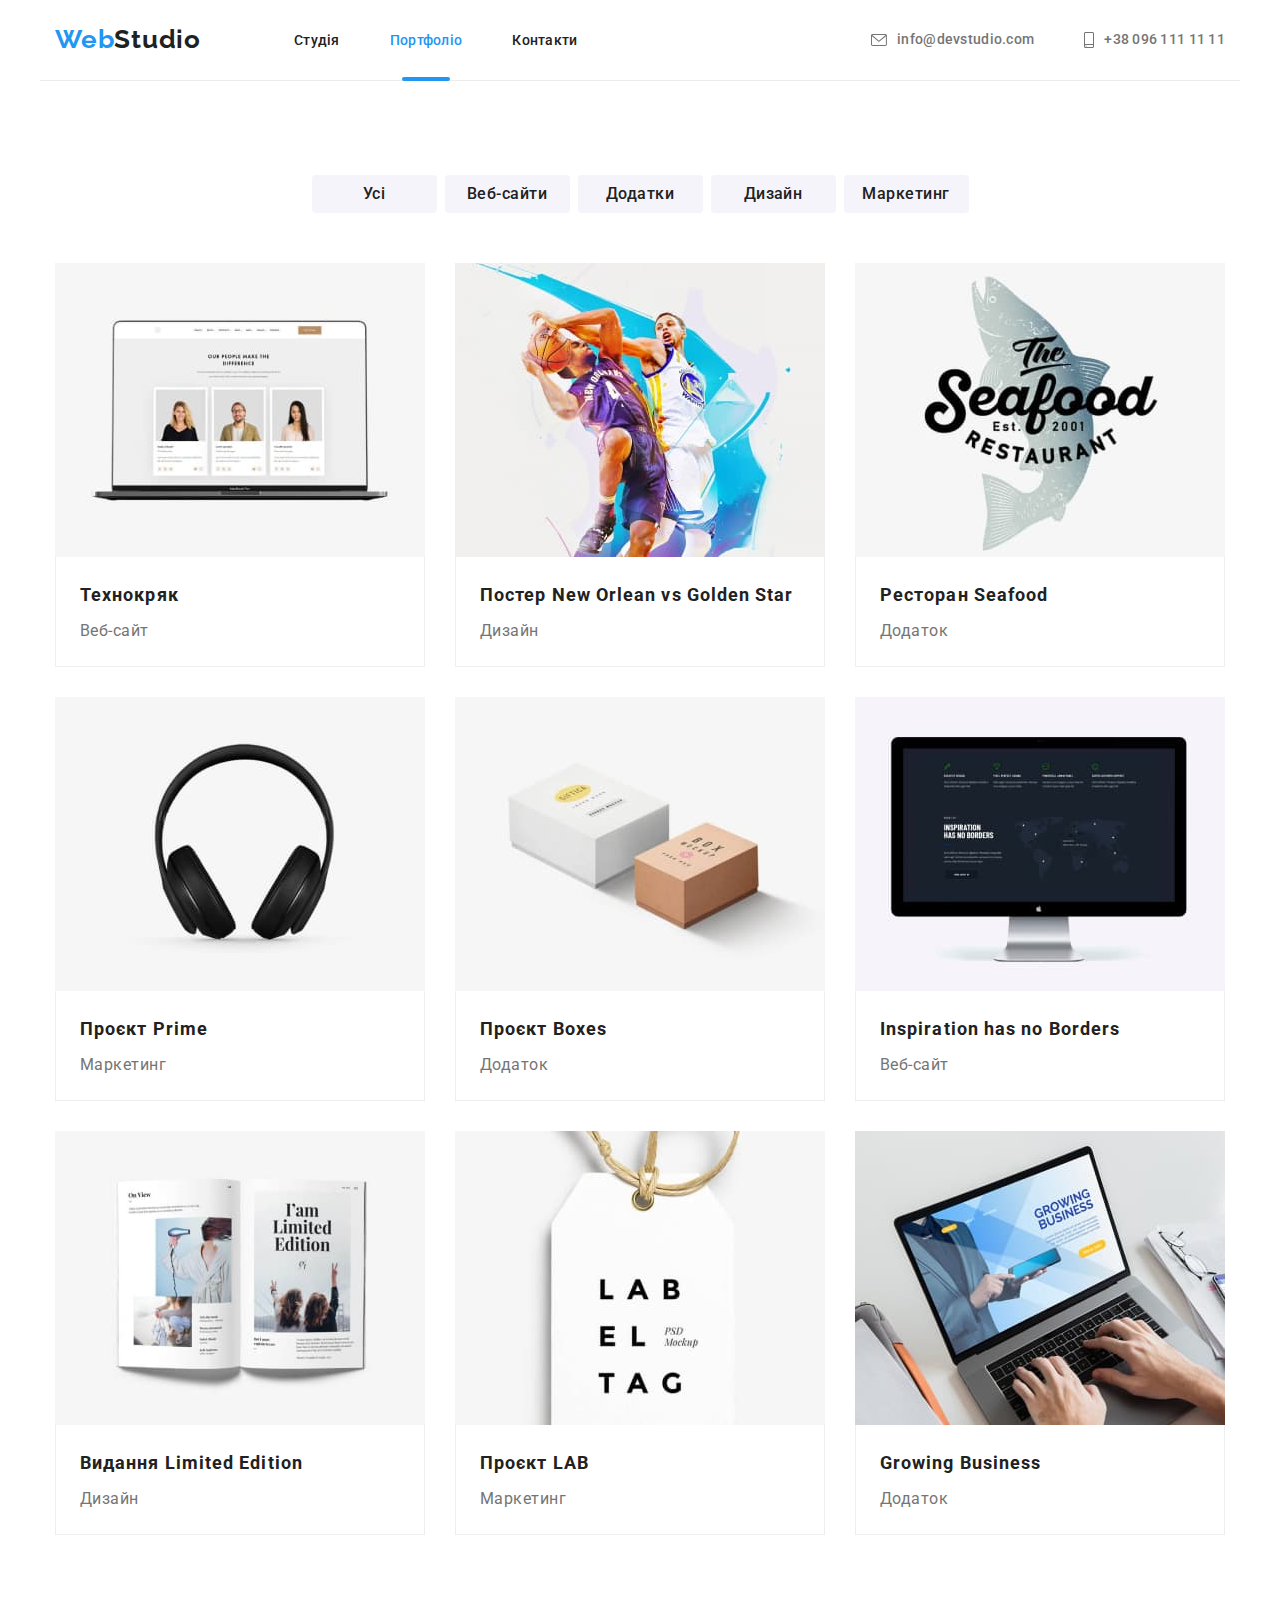
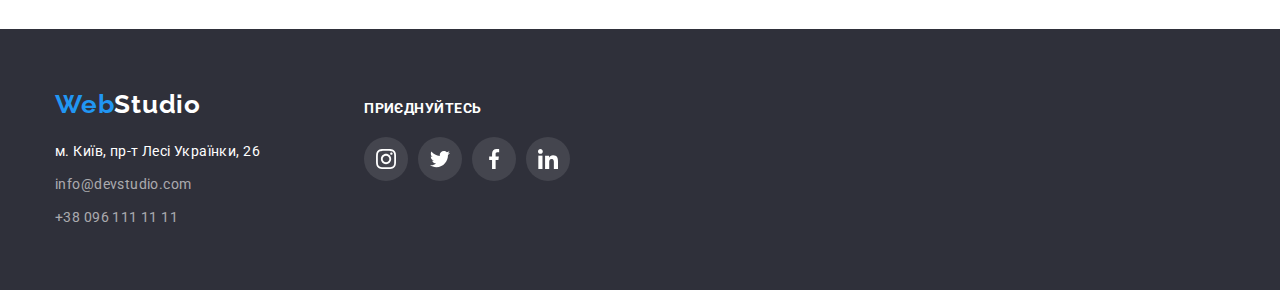
==== portfolio.html @ fda71285 "Add files via upload" ====
<!DOCTYPE html>
<html lang="en">
  <head>
    <meta charset="UTF-8" />
    <meta http-equiv="X-UA-Compatible" content="IE=edge" />
    <meta name="viewport" content="width=device-width, initial-scale=1.0" />
    <title>Document</title>
    <link
      href="https://fonts.googleapis.com/css2?family=Raleway:wght@700&family=Roboto:wght@400;500;700;900&display=swap"
      rel="stylesheet"
    />
    <link
      rel="stylesheet"
      href="https://cdn.jsdelivr.net/npm/modern-normalize@1.1.0/modern-normalize.min.css"
    />
    <link rel="stylesheet" href="./css/style.css" />
  </head>
  <body>
    <!-- header -->
    <header class="background-hed">
      <div class="container header-container">
        <nav class="nav-page">
          <a href="./index.html" class="logo"
            >Web<span class="logo-black link-header">Studio</span></a
          >

          <ul class="site-nav menu">
            <li>
              <a href="./index.html" class="link link-header">Студія</a>
            </li>
            <li>
              <a href="./portfolio.html" class="link current link-header"
                >Портфоліо</a
              >
            </li>
            <li><a href="" class="link link-header">Контакти</a></li>
          </ul>
        </nav>
        <ul class="menu">
          <li class="icons">
            <a
              href="mailto:info@devstudio.com"
              class="link header-contact-links link-header"
            >
              <svg aria-label="лист" class="header-icons">
                <use href="./images/icons.svg#icon-envelope"></use>
              </svg>
              info@devstudio.com</a
            >
          </li>
          <li class="icons">
            <a
              href="tel:+380961111111"
              class="link header-contact-links link-header"
            >
              <svg aria-label="телефон" class="header-icons phone-icon">
                <use href="./images/icons.svg#icon-smartphone"></use>
              </svg>
              +38 096 111 11 11</a
            >
          </li>
        </ul>
      </div>
    </header>
    <main>
      <!-- section -->
      <section class="section">
        <div class="container">
          <ul class="button-container">
            <li>
              <button type="button" class="button-secondary">Усі</button>
            </li>
            <li>
              <button type="button" class="button-secondary">Веб-сайти</button>
            </li>
            <li>
              <button type="button" class="button-secondary">Додатки</button>
            </li>
            <li>
              <button type="button" class="button-secondary">Дизайн</button>
            </li>
            <li>
              <button type="button" class="button-secondary">Маркетинг</button>
            </li>
          </ul>
          <ul class="backround-cards cards-container">
            <li class="cards-item">
              <a href="#" class="card-link">
                <div class="position">
                  <img src="./images/tecnokryak.jpg" alt="Вигляд сайту" />
                  <p class="overlay-cards">
                    Ресурс пропонує комплексні пропозиції з різним рівнем
                    функціоналу та сервісів. Все це дозволить відвідувачу
                    отримати вичерпні відомості про компанію чи приватну особу.
                  </p>
                </div>

                <div class="portfolio-cards-text">
                  <h2 class="title-cards">Технокряк</h2>
                  <p class="text-cards">Веб-сайт</p>
                </div>
              </a>
            </li>
            <li class="cards-item">
              <a href="" class="card-link">
                <div class="position">
                  <img src="./images/new-orlean.jpg" alt="Матч з баскетболу" />
                  <p class="overlay-cards">
                    Ресурс пропонує комплексні пропозиції з різним рівнем
                    функціоналу та сервісів. Все це дозволить відвідувачу
                    отримати вичерпні відомості про компанію чи приватну особу.
                  </p>
                </div>

                <div class="portfolio-cards-text">
                  <h2 class="title-cards">Постер New Orlean vs Golden Star</h2>
                  <p class="text-cards">Дизайн</p>
                </div>
              </a>
            </li>
            <li class="cards-item">
              <a href="" class="card-link">
                <div class="position">
                  <img src="./images/seafood.jpg" alt="Логотип ресторану" />
                  <p class="overlay-cards">
                    Ресурс пропонує комплексні пропозиції з різним рівнем
                    функціоналу та сервісів. Все це дозволить відвідувачу
                    отримати вичерпні відомості про компанію чи приватну особу.
                  </p>
                </div>

                <div class="portfolio-cards-text">
                  <h2 class="title-cards">Ресторан Seafood</h2>
                  <p class="text-cards">Додаток</p>
                </div>
              </a>
            </li>
            <li class="cards-item">
              <a href="" class="card-link">
                <div class="position">
                  <img src="./images/prime.jpg" alt="Навушники" />
                  <p class="overlay-cards">
                    Ресурс пропонує комплексні пропозиції з різним рівнем
                    функціоналу та сервісів. Все це дозволить відвідувачу
                    отримати вичерпні відомості про компанію чи приватну особу.
                  </p>
                </div>

                <div class="portfolio-cards-text">
                  <h2 class="title-cards">Проєкт Prime</h2>
                  <p class="text-cards">Маркетинг</p>
                </div>
              </a>
            </li>
            <li class="cards-item">
              <a href="" class="card-link">
                <div class="position">
                  <img src="./images/boxes.jpg" alt="Цеглини" />
                  <p class="overlay-cards">
                    Ресурс пропонує комплексні пропозиції з різним рівнем
                    функціоналу та сервісів. Все це дозволить відвідувачу
                    отримати вичерпні відомості про компанію чи приватну особу.
                  </p>
                </div>

                <div class="portfolio-cards-text">
                  <h2 class="title-cards">Проєкт Boxes</h2>
                  <p class="text-cards">Додаток</p>
                </div>
              </a>
            </li>
            <li class="cards-item">
              <a href="" class="card-link">
                <div class="position">
                  <img src="./images/inspiration.jpg" alt="Розробка програми" />
                  <p class="overlay-cards">
                    Ресурс пропонує комплексні пропозиції з різним рівнем
                    функціоналу та сервісів. Все це дозволить відвідувачу
                    отримати вичерпні відомості про компанію чи приватну особу.
                  </p>
                </div>

                <div class="portfolio-cards-text">
                  <h2 class="title-cards">Inspiration has no Borders</h2>
                  <p class="text-cards">Веб-сайт</p>
                </div>
              </a>
            </li>
            <li class="cards-item">
              <a href="" class="card-link">
                <div class="position">
                  <img src="./images/limited-edition.jpg" alt="Видання" />
                  <p class="overlay-cards">
                    Ресурс пропонує комплексні пропозиції з різним рівнем
                    функціоналу та сервісів. Все це дозволить відвідувачу
                    отримати вичерпні відомості про компанію чи приватну особу.
                  </p>
                </div>

                <div class="portfolio-cards-text">
                  <h2 class="title-cards">Видання Limited Edition</h2>
                  <p class="text-cards">Дизайн</p>
                </div>
              </a>
            </li>
            <li class="cards-item">
              <a href="" class="card-link">
                <div class="position">
                  <img src="./images/lab.jpg" alt="Логотип проекту" />
                  <p class="overlay-cards">
                    Ресурс пропонує комплексні пропозиції з різним рівнем
                    функціоналу та сервісів. Все це дозволить відвідувачу
                    отримати вичерпні відомості про компанію чи приватну особу.
                  </p>
                </div>

                <div class="portfolio-cards-text">
                  <h2 class="title-cards">Проєкт LAB</h2>
                  <p class="text-cards">Маркетинг</p>
                </div>
              </a>
            </li>
            <li class="cards-item">
              <a href="" class="card-link">
                <div class="position">
                  <img
                    src="./images/growing-business.jpg "
                    alt="Розробка програми"
                  />
                  <p class="overlay-cards">
                    Ресурс пропонує комплексні пропозиції з різним рівнем
                    функціоналу та сервісів. Все це дозволить відвідувачу
                    отримати вичерпні відомості про компанію чи приватну особу.
                  </p>
                </div>

                <div class="portfolio-cards-text">
                  <h2 class="title-cards">Growing Business</h2>
                  <p class="text-cards">Додаток</p>
                </div>
              </a>
            </li>
          </ul>
        </div>
      </section>
    </main>
    <!-- footer -->
    <footer class="background">
      <div class="container footer-containet">
        <div class="footer-address-container">
          <a href="./index.html" class="logo logo-footer"
            >Web<span class="logo-white">Studio</span></a
          >
          <address>
            <ul class="address-item">
              <li>
                <a
                  href="https://goo.gl/maps/mYYGGGQUuwSTQ6AE9"
                  target="_blank"
                  class="link address"
                  >м. Київ, пр-т Лесі Українки, 26</a
                >
              </li>
              <li>
                <a href="mailto:info@devstudio.com" class="link footer"
                  >info@devstudio.com</a
                >
              </li>
              <li>
                <a href="tel:+380961111111" class="link footer"
                  >+38 096 111 11 11</a
                >
              </li>
            </ul>
          </address>
        </div>
        <div class="footer-links-container">
          <p class="footer-text">Приєднуйтесь</p>
          <ul class="icons employees-icon-flex">
            <li href="" class="employees-link footer-color">
              <svg aria-label="" class="footer-social-icon">
                <use href="./images/icons.svg#icon-instagram"></use>
              </svg>
            </li>

            <li href="#" class="employees-link footer-color">
              <svg aria-label="" class="footer-social-icon">
                <use href="./images/icons.svg#icon-twitter"></use>
              </svg>
            </li>
            <li href="#" class="employees-link footer-color">
              <svg aria-label="" class="footer-social-icon">
                <use href="./images/icons.svg#icon-facebook"></use>
              </svg>
            </li>
            <li href="#" class="employees-link footer-color">
              <svg aria-label="" class="footer-social-icon">
                <use href="./images/icons.svg#icon-linkedin"></use>
              </svg>
            </li>
          </ul>
        </div>
      </div>
    </footer>
  </body>
</html>
---- css/style.css ----
:root {
  --primary-text-color: #757575;
  --title-text-color: #212121;
  --logo-black-color: #000000;
  --accent-color: #2196f3;
  --primary-white-color: #ffffff;
  --button-active: #188ce8;
  --background-color: #2f303a;
  --footer-info-color: rgba(255, 255, 255, 0.6);
  --background-main-color: #f5f5f5;
  --backround-emp-color: #f5f4fa;
  --icons-color: #afb1b8;
  --transition: 250ms cubic-bezier(0.4, 0, 0.2, 1);

  --text-family: "Roboto", sans-serif;
  --logo-family: "Raleway", sans-serif;
}
* {
  box-sizing: border-box;
}
h1,
h2,
h3,
h4,
p {
  margin-top: 0px;
  margin-bottom: 0px;
}
ul,
ol {
  margin-top: 0px;
  margin-bottom: 0px;
  margin-left: 0px;
  padding-left: 0px;
}
li {
  list-style: none;
}
img {
  display: block;
}
body {
  color: var(--primary-text-color);
  font-family: var(--text-family);
  letter-spacing: 0.03em;
}
.container {
  width: 1200px;
  margin-left: auto;
  margin-right: auto;
  padding-left: 15px;
  padding-right: 15px;
}
.visually-hidden {
  position: absolute;
  white-space: nowrap;
  width: 1px;
  height: 1px;
  overflow: hidden;
  border: 0;
  padding: 0;
  clip: rect(0 0 0 0);
  clip-path: inset(50%);
  margin: -1px;
}
.title {
  color: var(--title-text-color);
  font-weight: 700;
  font-size: 36px;
  line-height: 1.7;
  text-align: center;
  letter-spacing: 0.03em;

  margin-bottom: 50px;
}
.section {
  padding-bottom: 94px;
  padding-top: 94px;
}
.icons {
  display: flex;
  align-items: center;
}

/* header */

.header-container {
  display: flex;
  align-items: center;
  justify-content: space-between;
  border-bottom: 1px solid #ececec;
}
.nav-page {
  display: flex;
  align-items: center;
}
.menu {
  display: flex;
  gap: 50px;
  align-items: center;
}
.link-header {
  padding-top: 32px;
  padding-bottom: 32px;
  position: relative;
}
.current::after {
  content: "";
  width: 48px;
  height: 4px;
  background-color: var(--accent-color);
  border-radius: 2px;
  position: absolute;
  bottom: 1px;
  left: 50%;
  transform: translate(-50%, 50%);
}
.link.current {
  color: var(--accent-color);
}
.background-hed {
  background-color: var(--primary-white-color);
}
.logo {
  color: var(--accent-color);
  font-family: var(--logo-family);
  text-decoration: none;
  font-weight: 700;
  font-size: 26px;
  line-height: 1.2;
  letter-spacing: 0.03em;
  margin-right: 93px;
  padding-top: 24px;
  padding-bottom: 25px;
}
.logo-black {
  color: var(--title-text-color);
}
.link {
  color: var(--title-text-color);
  font-family: "Roboto";
  text-decoration: none;
  font-weight: 500;
  font-size: 14px;
  line-height: 1.14;
  letter-spacing: 0.02em;
  transition: color var(--transition), fill var(--transition);
}

.link:hover,
.info:hover,
.link:focus,
.info:focus {
  color: var(--accent-color);
  fill: var(--accent-color);
}

.header-contact-links {
  color: var(--primary-text-color);
  display: flex;
  align-items: center;
  fill: var(--primary-text-color);
}
.header-icons {
  width: 16px;
  height: 12px;

  margin-right: 10px;
}
.phone-icon {
  width: 10px;
  height: 16px;
}
/* hero */
.hero-text {
  color: var(--primary-white-color);
  font-style: normal;
  font-weight: 900;
  font-size: 44px;
  line-height: 1.36;
  text-align: center;
  letter-spacing: 0.06em;
  text-transform: uppercase;

  margin-bottom: 30px;
}
.hero-title {
  display: flex;
  flex-direction: column;
  align-items: center;
  padding-top: 200px;
  padding-bottom: 200px;
  justify-content: center;
}
.button {
  cursor: pointer;

  background-color: var(--accent-color);
  color: var(--primary-white-color);
  border: none;

  font-family: "Roboto";
  font-weight: 700;
  font-size: 16px;
  line-height: 1.88;
  text-align: center;
  letter-spacing: 0.06em;
  text-align: center;

  justify-content: center;

  width: 216px;
  height: 50px;
  border-radius: 4px;

  transition: background-color var(--transition);
}
.button:hover,
.button:focus {
  background-color: var(--button-active);
  box-shadow: 0px 4px 4px rgba(0, 0, 0, 0.15);
}
.background {
  background-color: var(--background-color);
}
.background-hero {
  background-image: linear-gradient(
      rgba(47, 48, 58, 0.4),
      rgba(47, 48, 58, 0.4)
    ),
    url(/images/backround.jpg);
  background-size: 1600px;
  background-repeat: no-repeat;
  background-position: center;
}
/* features (section 2)*/
.features-cards {
  display: flex;
  gap: 30px;
  flex-wrap: wrap;
}
.features-item {
  flex-basis: calc((100% - 90px) / 4);
  display: flex;
  flex-direction: column;
  align-items: center;
}

.features {
  font-size: 14px;
  line-height: 1.14;
  text-align: left;
  text-transform: uppercase;
  margin-bottom: 10px;
}
.text-features {
  font-size: 14px;
  line-height: 1.71;
}
.icons-features {
  width: 70px;
  height: 70px;
}
.icons-backround {
  background-color: var(--backround-emp-color);
  width: 270px;
  height: 120px;
  display: flex;
  align-items: center;
  justify-content: center;
  margin-bottom: 30px;
}
/* work(section 3) */
.photo-cards {
  display: flex;
  flex-wrap: wrap;
  gap: 30px;
}
.photo-item {
  flex-basis: calc((100% - 60px) / 3);
  position: relative;
}
.section-work {
  padding-bottom: 94px;
}

.overlay-work {
  position: absolute;
  left: 0;
  bottom: 0;
  background-color: rgba(47, 48, 58, 0.8);
  width: 100%;
  height: 70px;
  z-index: 100;
  color: var(--primary-white-color);
  font-weight: 700;
  font-size: 14px;
  line-height: 1.14;
  text-transform: uppercase;
  display: flex;
  align-items: center;
  justify-content: center;
}

/* employees */
.employees-cards {
  display: flex;
  flex-wrap: wrap;
  gap: 30px;
}
.employees-item {
  flex-basis: calc((100% - 90px) / 4);
  background-color: var(--primary-white-color);
  box-shadow: 0px 1px 3px rgba(0, 0, 0, 0.12), 0px 1px 1px rgba(0, 0, 0, 0.14),
    0px 2px 1px rgba(0, 0, 0, 0.2);
  border-radius: 0px 0px 4px 4px;
}
.background-emp {
  background-color: var(--backround-emp-color);
}
.cards-text {
  display: flex;
  flex-direction: column;
  align-items: center;
  padding-top: 30px;
  padding-bottom: 30px;
}
.employees {
  font-weight: 500;
  font-size: 16px;
  line-height: 1.19;
  margin-bottom: 10px;
}
.text-emp {
  font-size: 16px;
  line-height: 1.19;

  margin-bottom: 16px;
}
.employees-icon-flex {
  gap: 10px;
}
.social-icon {
  height: 20px;
  width: 20px;
  fill: var(--icons-color);
  transition: fill var(--transition);
}
.employees-link {
  border-radius: 50%;
  width: 44px;
  height: 44px;
  display: flex;
  justify-content: center;
  align-items: center;
  transition: background-color var(--transition);
}
.employees-link:hover,
.employees-link:focus {
  background-color: var(--accent-color);
  cursor: pointer;
}
.employees-link:hover .social-icon,
.employees-link:focus .social-icon {
  fill: var(--primary-white-color);
}
/* main customers */
.customers-icons {
  align-items: center;
  justify-content: center;
  column-gap: 30px;
}
.link-icons {
  fill: var(--icons-color);
  display: block;
  padding: 16px 32px;
  border: 1px solid var(--icons-color);
  border-radius: 4px;
  transition: fill var(--transition), border-color var(--transition);
}
.customers-logo {
  display: block;
  width: 106px;
  height: 60px;
}
.customers-item {
  flex-basis: calc((100% - 150px) / 6);
}
.link-icons:hover,
.link-icons:focus {
  fill: var(--accent-color);
  border-color: var(--accent-color);
}
/* footer */
.logo-footer {
  display: block;
  margin-bottom: 20px;
  padding: 0;
}
.address-item {
  display: flex;
  flex-direction: column;
  gap: 9px;
}
.footer-containet {
  padding-top: 60px;
  padding-bottom: 60px;
  display: flex;
  align-items: baseline;
}
.logo-white {
  color: var(--primary-white-color);
}
.address {
  color: var(--primary-white-color);
  font-style: normal;
  font-weight: 400;
  line-height: 1.71;
  letter-spacing: 0.03em;
}
.footer-text {
  color: var(--primary-white-color);
  font-weight: 700;
  font-size: 14px;
  line-height: 1.14;
  text-transform: uppercase;
  margin-bottom: 20px;
}
.footer {
  color: var(--footer-info-color);
  font-style: normal;
  font-weight: 400;
  font-size: 14px;
  line-height: 1.71;
  letter-spacing: 0.03em;
}
.footer-address-container {
  display: flex;
  flex-direction: column;
  margin-right: 70px;
}
.footer-links-container {
  display: flex;

  flex-direction: column;
  margin-right: 93px;
}
.footer-social-icon {
  width: 20px;
  height: 20px;
  fill: var(--primary-white-color);
}

.footer-color {
  background-color: rgba(255, 255, 255, 0.1);
}
.footer-submit-button{
  width: 200px;
  display: flex;
  align-items: center;
}
.footer-label{
  display: flex;
  align-items: flex-end;
}
.footer-input{
height: 50px;
width: 358px;
background:none;
border: 1px solid rgba(255, 255, 255, 0.3);
border-radius: 4px;
padding-left: 16px;

}
.footer-input::placeholder{
  font-size: 16px;
line-height: 1.25;
color: rgba(255, 255, 255, 0.6);

}
.footer-input-text{
font-weight: 700;
font-size: 14px;
line-height: 1.14;
text-transform: uppercase;
color: var(--primary-white-color);
margin-bottom: 20px;
display: block;
}
.footer-labell{
  margin-right: 12px;
  
}
.send{
width: 24px;
height: 24px;
fill: var(--primary-white-color);
margin-left: 10px;
}

/* Portfolio */
/* button */
.button-container {
  display: flex;
  flex-wrap: wrap;
  gap: 8px;
  justify-content: center;
  margin-bottom: 50px;
}
.button-secondary {
  background-color: var(--backround-emp-color);
  color: var(--title-text-color);
  font-family: var(--text-family);
  font-weight: 500;
  font-size: 16px;
  line-height: 1.6;
  letter-spacing: 0.03em;
  border-radius: 4px;
  border: none;
  cursor: pointer;
  transition: color var(--transition), background-color var(--transition),
    box-shadow var(--transition);
  width: 125px;
  height: 38px;
}
.button-secondary:hover,
.button-secondary:focus {
  color: var(--primary-white-color);
  background-color: var(--accent-color);
  box-shadow: 0px 3px 1px rgba(0, 0, 0, 0.1), 0px 1px 2px rgba(0, 0, 0, 0.08),
    0px 2px 2px rgba(0, 0, 0, 0.12);
}
/* cards */
.title-cards {
  color: var(--title-text-color);
  font-weight: 700;
  font-size: 18px;
  line-height: 2;
  letter-spacing: 0.06em;
  margin-bottom: 4px;
}
.text-cards {
  font-size: 16px;
  line-height: 1.8;
}
.backround-cards {
  background-color: var(--primary-white-color);
}
.cards-container {
  display: flex;
  flex-wrap: wrap;
  gap: 30px;
}
.cards-item {
  flex-basis: calc((100% - 60px) / 3);
  transition: box-shadow var(--transition);
}
.portfolio-cards-text {
  padding: 20px 24px;
  background: var(--primary-white-color);
  border: 1px solid #eeeeee;
  border-top: none;
}
.card-link {
  text-decoration: none;
  color: inherit;
}
.position {
  position: relative;
  overflow: hidden;
}
.overlay-cards {
  position: absolute;
  top: 0;
  left: 0;
  width: 100%;
  height: 100%;
  z-index: 100;
  font-size: 18px;
  line-height: 1.5;
  color: var(--primary-white-color);
  background-color: rgba(33, 150, 243, 0.9);
  overflow: auto;
  padding: 63px 24px;
  transform: translateY(100%);
  transition: transform var(--transition);
}
.card-link:hover .overlay-cards,
.card-link:focus .overlay-cards {
  transform: translateY(0%);
}
.card-link:hover .portfolio-cards-text,
.card-link:focus .portfolio-cards-text {
  box-shadow: 0px 1px 1px rgba(0, 0, 0, 0.12), 0px 4px 4px rgba(0, 0, 0, 0.06),
    1px 4px 6px rgba(0, 0, 0, 0.16);
  cursor: pointer;
}
/* modal window */
.backdrop {
  position: fixed;
  left: 0;
  top: 0;
  width: 100%;
  height: 100%;
  background: rgba(0, 0, 0, 0.2);
  z-index: 100;
  transform: rotate(360deg);
  transition: transform 1000ms, visibility 500ms, opacity 500ms;
}
.modal {
  width: 528px;
  height: 581px;
  background-color: var(--primary-white-color);
  position: absolute;
  top: 50%;
  left: 50%;
  transform: translate(-50%, -50%);
  transition: width 1000ms, heigth 1000ms;
  padding: 40px;
}
.modal-close-button {
  position: absolute;
  top: 8px;
  right: 8px;
  display: flex;
  align-items: center;
  justify-content: center;
  color: var(--logo-black-color);
  border: 1px solid rgba(0, 0, 0, 0.1);
  border-radius: 50%;
  width: 30px;
  height: 30px;
  background-color: var(--primary-white-color);
  padding: 0;
  cursor: pointer;
}
.modal-close-button:hover,
.modal-close-button:focus {
  transition: fill var(--transition);
  fill: var(--accent-color);
}
.is-hidden {
  visibility: hidden;
  opacity: 0;
  pointer-events: none;
  transform: rotate(0deg);
}
/* modal form */
.modal-form-title {
  font-weight: 700;
  font-size: 20px;
  line-height: 1.15;
  text-align: center;
  color: var(--title-text-color);
  margin-bottom: 12px;
}
.modal-form {
  display: flex;
  flex-direction: column;
}
.modal-form-input {
  width: 100%;
  height: 40px;
  border: 1px solid rgba(33, 33, 33, 0.2);
  border-radius: 4px;
  padding-left: 42px;
  transition: border-color var(--transition);
}
.modal-form-tips {
  display: block;
  font-size: 12px;
  line-height: 1.17;
  letter-spacing: 0.01em;
  color: var(--primary-text-color);
  margin-bottom: 4px;
}
.hint {
  font-size: 14px;
  letter-spacing: 0.03em;
  margin: 0;
}
.modal-form-field {
  margin-bottom: 10px;
}
.modal-form-input-wrapper {
  position: relative;
  display: block;
}
.modal-form-item {
  width: 18px;
  height: 18px;
  color: var(--title-text-color);
  position: absolute;
  left: 12px;
  top: 50%;
  transform: translateY(-50%);
  transition: fill var(--transition);
}

.modal-form-input:focus {
  outline: none;
  border-color: var(--accent-color);
}

.modal-form-input:focus + .modal-form-item {
  fill: var(--accent-color);
}
.modal-form-message {
  width: 100%;
  height: 120px;
  border: 1px solid rgba(33, 33, 33, 0.2);
  border-radius: 4px;
  padding: 12px 16px;
  resize: none;
  transition: border-color var(--transition);
}

.modal-form-message:focus {
  border-color: var(--accent-color);
  outline: none;
}
.modal-form-message::placeholder {
  font-size: 12px;
  line-height: 1.17;
  letter-spacing: 0.01em;
  color: rgba(117, 117, 117, 0.5);
}
.checkbox-item {
  width: 16px;
  height: 15px;
  border: 2px solid;
  border-radius: 2px;
  border-color: var(--title-text-color);
  cursor: pointer;
  margin-right: 8px;
}
.checkbox-icon {
  display: none;
  fill: var(--primary-white-color);
}
.checkbox {
  position: absolute;
  appearance: none;
}
.checkbox:checked + .checkbox-item {
  background-color: var(--accent-color);
  border-color: var(--accent-color);
}
.checkbox:checked + .checkbox-item .checkbox-icon {
  display: block;
}
.checkbox:focus + .checkbox-item {
  box-shadow: 0 0 0 2px rgb(0, 0, 255, 0.5);
}
.modal-form-policy {
  display: flex;
  align-items: center;
  justify-content: center;
}
.modal-form-policy-link{
  color: var(--accent-color);
}
.modal-submit-button{
  width: 200px;
  align-self: center;

}
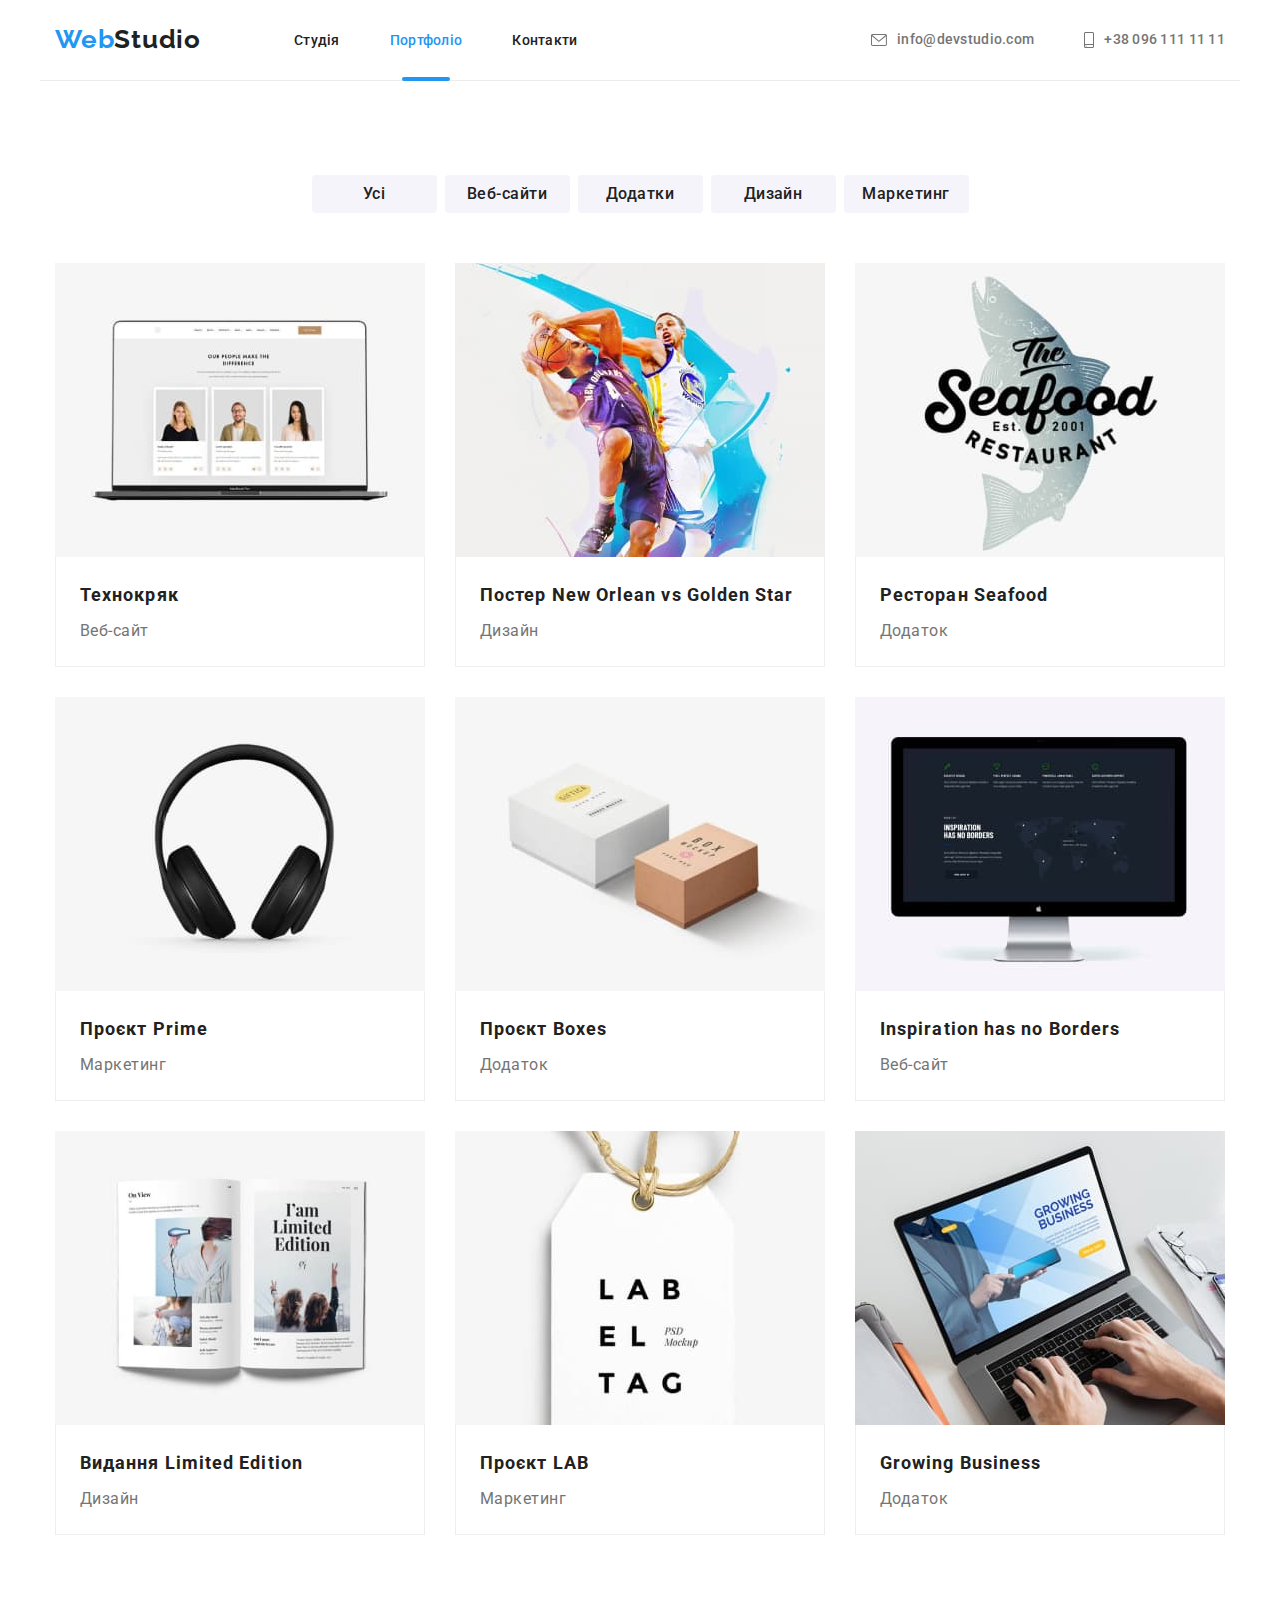
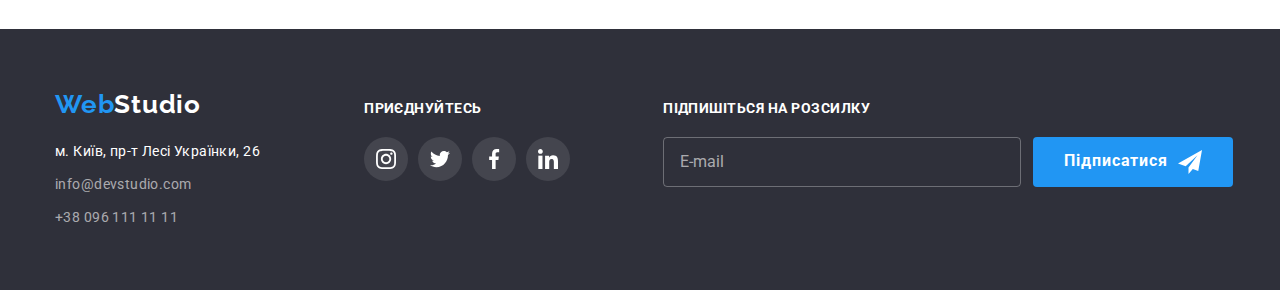
==== commit a78e005c: "Add files via upload" ====
--- a/portfolio.html
+++ b/portfolio.html
@@ -300,6 +300,19 @@
             </li>
           </ul>
         </div>
+        <!-- <p class="footer-input-text">Підпишіться на розсилку</p> -->
+        <div class="footer-label">
+          <label for="" class="footer-labell">
+            <span class="footer-input-text">Підпишіться на розсилку</span>
+            <input type="email" class="footer-input" placeholder="E-mail"/>
+          </label>
+          <button type="submit" class="button footer-submit-button">
+            Підписатися
+            <svg class="send">
+              <use href="./images/icons.svg#icon-send"></use>
+            </svg>
+          </button>
+        </div>
       </div>
     </footer>
   </body>
